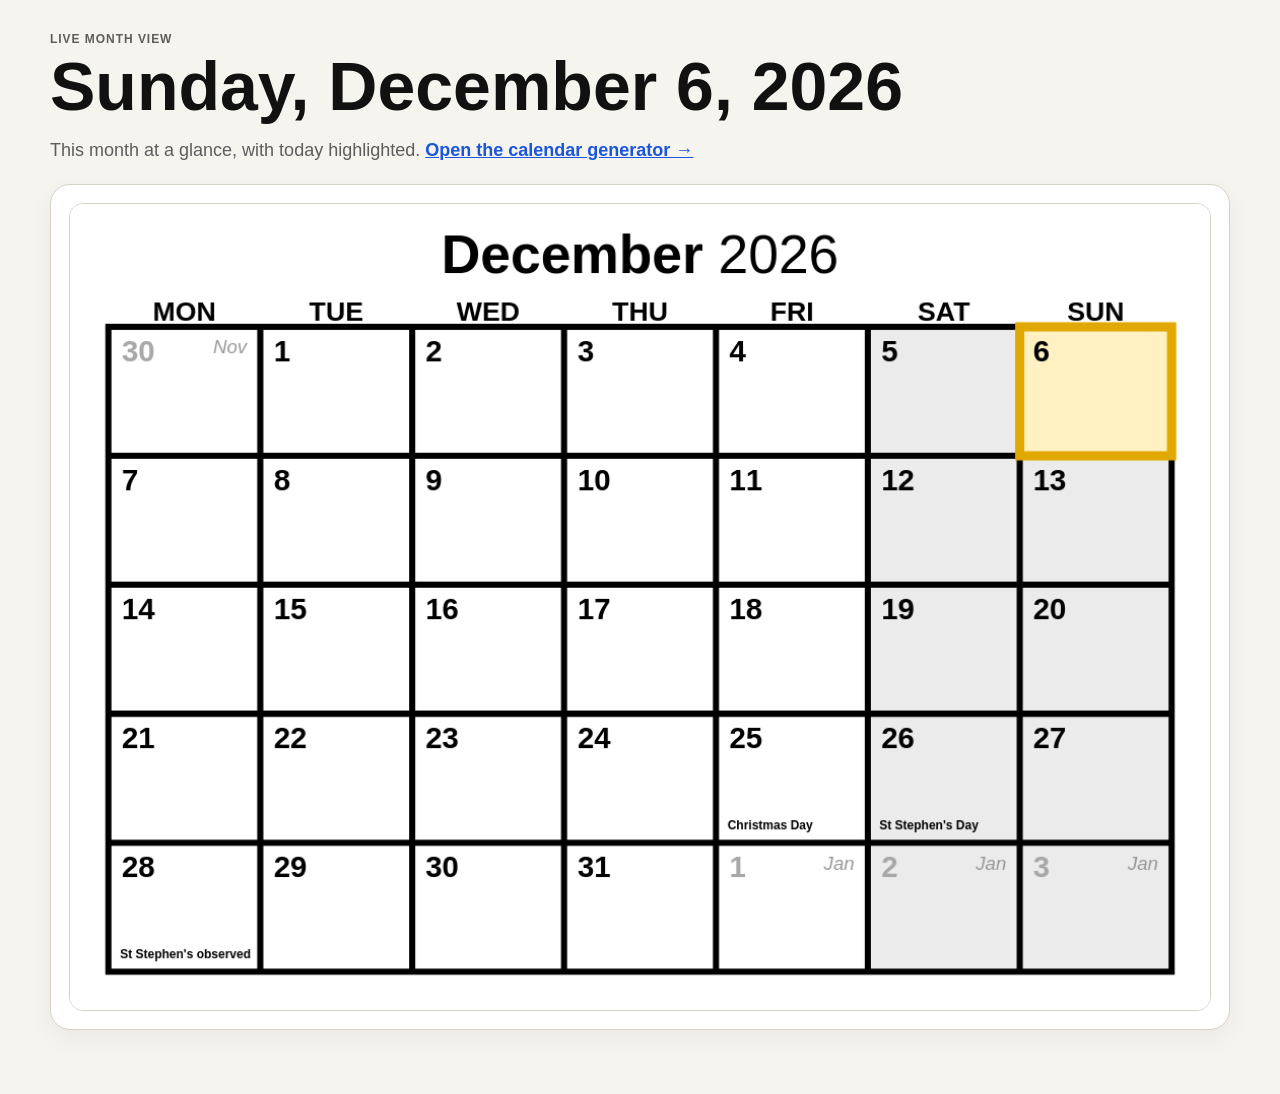
==== docs/today.html @ 1f0febb2 "Tighten the three shading checkboxes into one Shade: group Wraps the three shade-related checkboxes " ====
<!doctype html>
<html lang="en">
<head>
  <meta charset="utf-8">
  <meta name="viewport" content="width=device-width, initial-scale=1">
  <title>This Month — Printable Calendar Generator</title>
  <link rel="manifest" href="manifest.json">
  <meta name="theme-color" content="#111111">
  <link rel="apple-touch-icon" href="icons/icon-192.png">
  <link rel="stylesheet" href="styles.css?v=2026-05-shade-group">
  <script defer src="app.js?v=2026-05-shade-group"></script>
  <script defer src="today.js?v=2026-05-shade-group"></script>
</head>
<body>
  <main class="wrap">
    <header class="hero">
      <p class="eyebrow">Live month view</p>
      <h1 id="todayHeading">Today</h1>
      <p>This month at a glance, with today highlighted. <a href="index.html">Open the calendar generator &rarr;</a></p>
    </header>

    <section class="panel">
      <canvas id="todayCanvas" width="1123" height="794" aria-label="Current month calendar"></canvas>
    </section>
  </main>
  <script>
    if ("serviceWorker" in navigator) {
      addEventListener("load", () => navigator.serviceWorker.register("sw.js"));
    }
  </script>
</body>
</html>
---- docs/styles.css ----
:root {
  color-scheme: light;
  --bg: #f6f4ef;
  --panel: #ffffff;
  --text: #111111;
  --muted: #5d5d5d;
  --border: #d7d2c8;
}

* { box-sizing: border-box; }

body {
  margin: 0;
  background: var(--bg);
  color: var(--text);
  font-family: Arial, Helvetica, sans-serif;
}

.wrap {
  width: min(1180px, calc(100vw - 32px));
  margin: 0 auto;
  padding: 32px 0 48px;
}

.hero {
  margin-bottom: 20px;
}

.eyebrow {
  margin: 0 0 8px;
  color: var(--muted);
  font-weight: 700;
  letter-spacing: .08em;
  text-transform: uppercase;
  font-size: 12px;
}

h1 {
  margin: 0;
  font-size: clamp(36px, 6vw, 68px);
  line-height: .95;
}

h2 {
  margin: 0 0 12px;
  font-size: 20px;
}

.hero p:last-child {
  max-width: 720px;
  color: var(--muted);
  font-size: 18px;
  line-height: 1.5;
}

.panel {
  background: var(--panel);
  border: 1px solid var(--border);
  border-radius: 20px;
  padding: 18px;
  margin: 16px 0;
  box-shadow: 0 8px 24px rgba(0,0,0,.05);
}

.controls {
  display: flex;
  flex-wrap: wrap;
  gap: 14px 16px;
  align-items: flex-end;
}

.controls > label {
  flex: 1 1 150px;
}

.checks {
  display: flex;
  flex-wrap: wrap;
  gap: 10px 18px;
  align-items: center;
  flex: 0 1 auto;
}

label {
  display: grid;
  gap: 7px;
  font-weight: 700;
}

.check {
  display: flex;
  gap: 8px;
  align-items: center;
  min-height: 48px;
  flex: 0 0 auto;
  white-space: nowrap;
}

input, select, textarea, button {
  font: inherit;
}

input:not([type="checkbox"]), select, textarea {
  width: 100%;
  border: 1px solid var(--border);
  border-radius: 12px;
  padding: 10px 12px;
  background: #fff;
}

textarea {
  min-height: 130px;
  resize: vertical;
  font-family: ui-monospace, SFMono-Regular, Menlo, Consolas, monospace;
}

.hint {
  margin-top: -4px;
  color: var(--muted);
}

.buttons {
  display: flex;
  gap: 12px;
  margin-top: 14px;
  flex-wrap: wrap;
}

.save-row {
  display: flex;
  gap: 12px;
  margin-top: 12px;
  flex-wrap: wrap;
}

.save-row input,
.save-row select {
  flex: 1 1 200px;
  width: auto;
  min-width: 0;
}

.save-row button {
  flex: 0 0 auto;
}

.date-groups {
  margin-top: 16px;
  padding-top: 14px;
  border-top: 1px solid var(--border);
}

.ics-drop {
  border: 2px dashed var(--border);
  border-radius: 14px;
  padding: 16px;
  text-align: center;
  margin-top: 4px;
}

.ics-drop.dragover {
  border-color: #1a56db;
  background: #eef3ff;
}

.ics-drop p {
  margin: 0 0 8px;
  color: var(--muted);
}

.ics-drop input[type="file"] {
  max-width: 100%;
  border: 0;
  padding: 0;
  background: none;
}

.ics-results {
  margin-top: 12px;
  max-height: 240px;
  overflow-y: auto;
  border: 1px solid var(--border);
  border-radius: 12px;
  padding: 6px 12px;
}

.ics-item {
  display: flex;
  gap: 10px;
  align-items: center;
  font-weight: 400;
  padding: 5px 2px;
}

.ics-actions {
  margin-top: 12px;
}

.ics-actions:not([hidden]) {
  display: flex;
  gap: 12px;
  flex-wrap: wrap;
}

button {
  border: 0;
  border-radius: 999px;
  padding: 12px 18px;
  background: #111;
  color: #fff;
  font-weight: 800;
  cursor: pointer;
}

button:disabled {
  opacity: .45;
  cursor: default;
}

.preview-head {
  display: flex;
  justify-content: space-between;
  gap: 20px;
  align-items: baseline;
}

.preview-head p {
  color: var(--muted);
  margin: 0;
}

canvas {
  width: 100%;
  height: auto;
  border: 1px solid var(--border);
  border-radius: 14px;
  background: white;
  display: block;
}

#preview {
  cursor: pointer;
}

a {
  color: #1a56db;
  font-weight: 700;
}

@media (max-width: 640px) {
  .wrap {
    padding: 20px 0 36px;
  }

  .panel {
    padding: 15px;
  }

  .preview-head {
    flex-direction: column;
    align-items: flex-start;
    gap: 6px;
  }
}

@media (max-width: 460px) {
  .save-row {
    flex-direction: column;
    align-items: stretch;
  }

  .save-row input,
  .save-row select,
  .save-row button {
    flex: 0 0 auto;
    width: 100%;
  }
}

.month-nav {
  display: flex;
  align-items: center;
  justify-content: center;
  gap: 10px;
}

.month-nav button {
  background: #111;
  padding: 6px 16px;
  font-size: 22px;
  line-height: 1;
}

/* --- Stage controls: Year/Month/Holidays + setting checkboxes ---------- */
.stage-controls {
  width: 100%;
  max-width: 1120px;
  display: flex;
  flex-wrap: wrap;
  gap: 10px 16px;
  align-items: center;
  justify-content: center;
}

.stage-controls select {
  width: auto;
  min-width: 0;
  padding: 6px 10px;
  border-radius: 10px;
}

.stage-controls .month-nav {
  margin: 0;
}

.stage-controls .month-nav select {
  font-weight: 700;
  font-size: 15px;
  padding: 8px 10px;
}

.stage-controls .checks {
  flex-basis: 100%;
  justify-content: center;
  gap: 8px 16px;
}

/* The "Shade: weekends weeks weekdays" prefix-group, treated as one
   item by the .checks layout and as a tight inline row internally. */
.shade-group {
  display: flex;
  flex-wrap: wrap;
  align-items: center;
  gap: 4px 12px;
}
.shade-label {
  font-weight: 700;
}

@media (max-width: 640px) {
  .stage-controls { gap: 8px; }
  .stage-controls .checks {
    display: grid;
    grid-template-columns: 1fr 1fr;
    gap: 4px 12px;
    width: 100%;
  }
  .stage-controls .check {
    min-height: 32px;
    font-size: 13px;
    white-space: normal;
    flex: initial;
  }
  /* The shade-group spans the full grid width on mobile so the next
     (non-shading) checkbox doesn't pair with one of the shading ones. */
  .stage-controls .checks .shade-group {
    grid-column: 1 / -1;
    justify-content: center;
  }
}

/* ===== App shell — Material-style layout (index.html) ===== */

:root {
  --primary: #1a56db;
  --primary-dark: #1546b4;
  --topbar-h: 56px;
  --drawer-w: 320px;
  --elev-1: 0 1px 2px rgba(0, 0, 0, .14), 0 1px 3px rgba(0, 0, 0, .08);
  --elev-2: 0 2px 6px rgba(0, 0, 0, .16), 0 1px 3px rgba(0, 0, 0, .10);
  --elev-3: 0 8px 28px rgba(0, 0, 0, .26);
}

body.app.drawer-open {
  overflow: hidden;
}

/* --- Top app bar --- */
.topbar {
  position: sticky;
  top: 0;
  z-index: 30;
  display: flex;
  align-items: center;
  gap: 4px;
  height: var(--topbar-h);
  padding: 0 6px;
  background: var(--panel);
  box-shadow: var(--elev-2);
}

.topbar-title {
  flex: 1;
  margin: 0;
  font-size: 19px;
  font-weight: 800;
  line-height: 1;
  letter-spacing: -0.01em;
}

.topbar-link {
  align-self: stretch;
  display: flex;
  align-items: center;
  padding: 0 12px;
  font-size: 14px;
  white-space: nowrap;
}

/* --- Icon buttons (hamburger, drawer close) --- */
.icon-btn {
  flex: 0 0 auto;
  width: 48px;
  height: 48px;
  display: grid;
  place-items: center;
  padding: 0;
  border: 0;
  border-radius: 50%;
  background: transparent;
  color: var(--text);
  cursor: pointer;
}

.icon-btn:hover { background: rgba(0, 0, 0, .06); }
.icon-btn:active { background: rgba(0, 0, 0, .14); }
.icon-btn svg { width: 24px; height: 24px; }

/* --- Layout: drawer + stage --- */
.layout {
  display: flex;
  align-items: flex-start;
}

/* --- Setup drawer (modal on mobile) --- */
.drawer {
  position: fixed;
  top: 0;
  left: 0;
  z-index: 40;
  display: flex;
  flex-direction: column;
  width: var(--drawer-w);
  max-width: 86vw;
  height: 100%;
  height: 100dvh;
  background: var(--panel);
  box-shadow: var(--elev-3);
  transform: translateX(-100%);
  visibility: hidden;
  transition: transform .26s cubic-bezier(.4, 0, .2, 1), visibility 0s linear .26s;
}

.drawer.open {
  transform: translateX(0);
  visibility: visible;
  transition: transform .26s cubic-bezier(.4, 0, .2, 1), visibility 0s linear 0s;
}

.drawer-head {
  flex: 0 0 auto;
  display: flex;
  align-items: center;
  justify-content: space-between;
  height: var(--topbar-h);
  padding: 0 6px 0 18px;
  border-bottom: 1px solid var(--border);
}

.drawer-title {
  font-weight: 800;
  font-size: 13px;
  letter-spacing: .08em;
  text-transform: uppercase;
  color: var(--muted);
}

.drawer-body {
  flex: 1;
  overflow-y: auto;
  overflow-x: hidden;
  -webkit-overflow-scrolling: touch;
  padding: 4px 16px 32px;
}

/* --- Scrim behind the modal drawer --- */
.scrim {
  position: fixed;
  inset: 0;
  z-index: 35;
  background: rgba(0, 0, 0, .5);
  opacity: 0;
  pointer-events: none;
  transition: opacity .26s ease;
}

.scrim.show {
  opacity: 1;
  pointer-events: auto;
}

/* --- Stage: the calendar, visible immediately on load --- */
.stage {
  flex: 1;
  min-width: 0;
  min-height: calc(100dvh - var(--topbar-h));
  display: flex;
  flex-direction: column;
  align-items: center;
  justify-content: center;
  gap: 10px;
  padding: 16px 16px 96px;
}

.stage .month-nav {
  margin: 4px 0 0;
}

.stage-hint {
  margin: 0;
  max-width: 620px;
  color: var(--muted);
  font-size: 13px;
  line-height: 1.45;
  text-align: center;
}

.stage canvas {
  max-width: 1120px;
}

/* --- Control panels read as flat sections inside the drawer --- */
.drawer .panel {
  margin: 0;
  padding: 18px 0;
  border: 0;
  border-radius: 0;
  background: none;
  box-shadow: none;
  border-bottom: 1px solid var(--border);
}

.drawer .panel:last-child {
  border-bottom: 0;
}

/* --- Extended floating action button: Download --- */
.fab {
  position: fixed;
  right: 16px;
  bottom: 16px;
  z-index: 25;
  display: inline-flex;
  align-items: center;
  gap: 8px;
  height: 52px;
  padding: 0 22px 0 18px;
  border: 0;
  border-radius: 16px;
  background: var(--primary);
  color: #fff;
  font-size: 15px;
  font-weight: 800;
  cursor: pointer;
  box-shadow: var(--elev-3);
  transition: background .15s ease, box-shadow .15s ease;
}

.fab svg { width: 20px; height: 20px; }
.fab:hover { background: var(--primary-dark); }
.fab:active { box-shadow: var(--elev-1); }

.fab-group {
  position: fixed;
  right: 16px;
  bottom: 16px;
  z-index: 25;
  display: flex;
  gap: 12px;
}
.fab-group .fab {
  position: static;
  right: auto;
  bottom: auto;
  z-index: auto;
}
.fab-secondary {
  background: #fff;
  color: var(--primary);
  border: 1px solid var(--primary);
}
.fab-secondary:hover { background: #f0f4ff; }

/* --- Desktop: the drawer becomes a permanent sidebar --- */
@media (min-width: 900px) {
  .topbar-menu { display: none; }
  .scrim { display: none; }
  .drawer-head { display: none; }

  .drawer {
    position: sticky;
    top: var(--topbar-h);
    z-index: 1;
    height: auto;
    max-height: calc(100dvh - var(--topbar-h));
    max-width: none;
    transform: none;
    visibility: visible;
    box-shadow: none;
    border-right: 1px solid var(--border);
    transition: none;
  }

  .drawer-body {
    padding-top: 16px;
  }
}
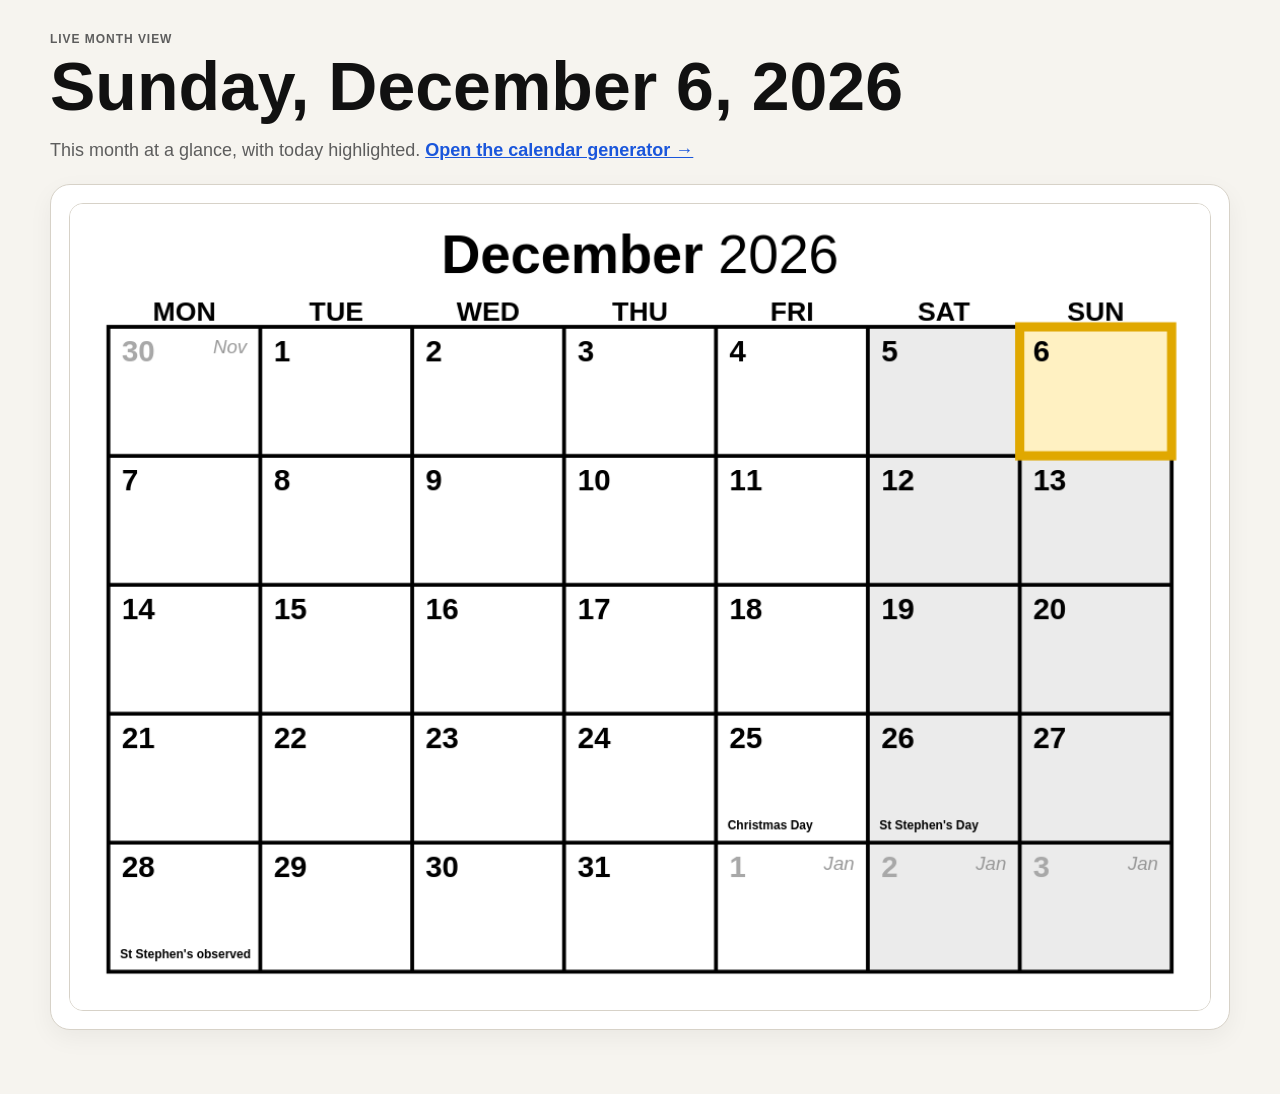
==== commit b667f842: "Thin the monthly grid borders from 1.6 mm to 1.0 mm The 1.6 mm grid lines were visually heavy compar" ====
--- a/docs/today.html
+++ b/docs/today.html
@@ -7,9 +7,9 @@
   <link rel="manifest" href="manifest.json">
   <meta name="theme-color" content="#111111">
   <link rel="apple-touch-icon" href="icons/icon-192.png">
-  <link rel="stylesheet" href="styles.css?v=2026-05-shade-group">
-  <script defer src="app.js?v=2026-05-shade-group"></script>
-  <script defer src="today.js?v=2026-05-shade-group"></script>
+  <link rel="stylesheet" href="styles.css?v=2026-05-thinner-grid">
+  <script defer src="app.js?v=2026-05-thinner-grid"></script>
+  <script defer src="today.js?v=2026-05-thinner-grid"></script>
 </head>
 <body>
   <main class="wrap">
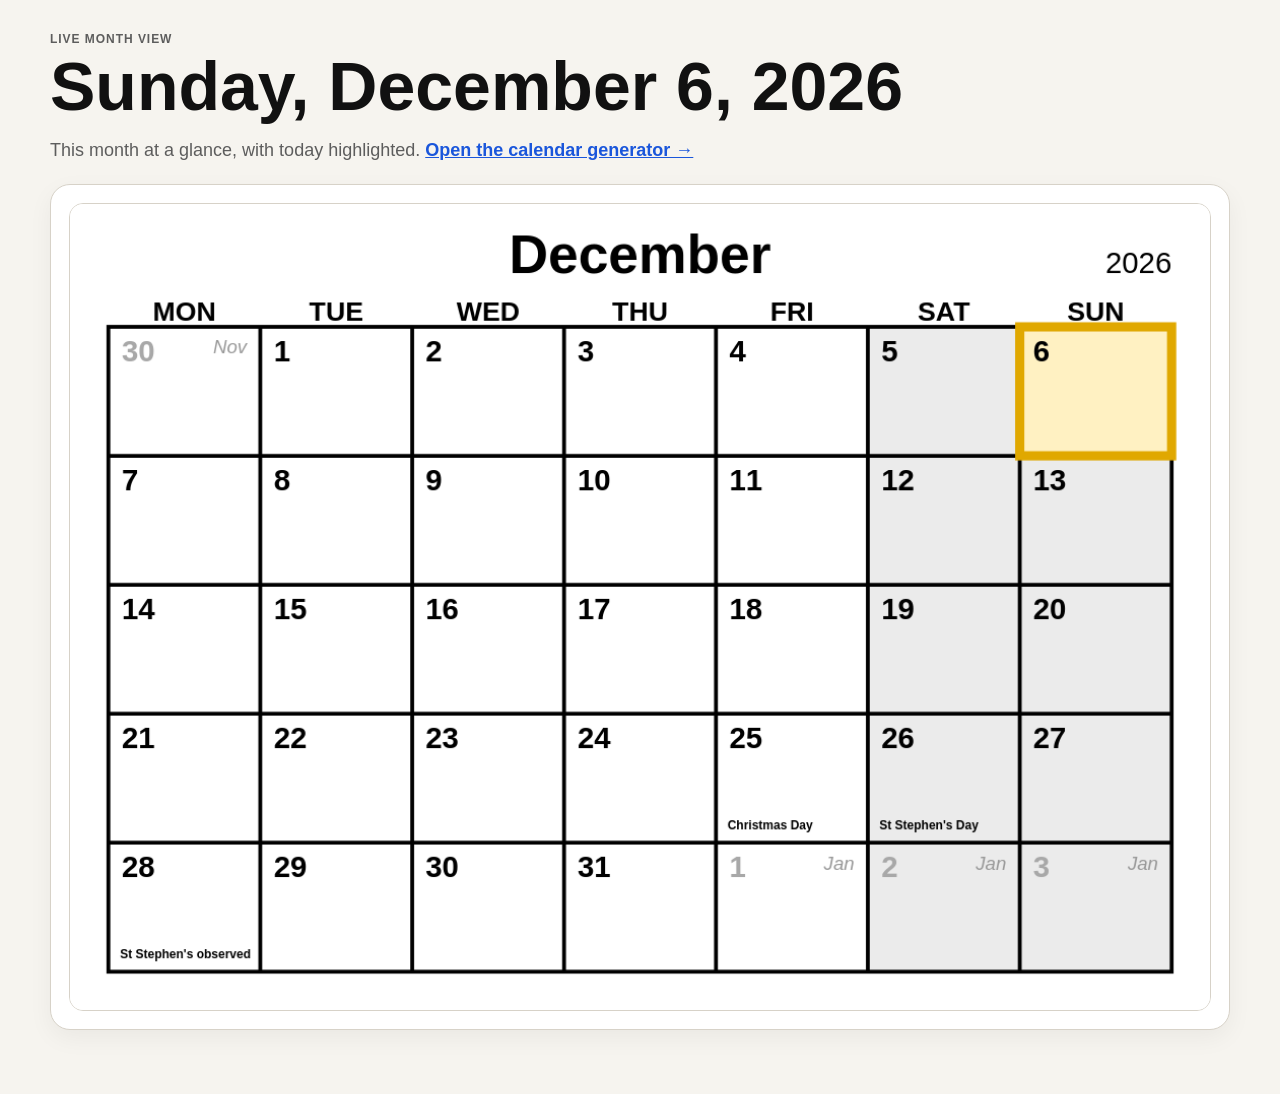
==== commit d2a4e8cb: "Split the month title: month centred, year smaller in the top-right Previously the title rendered as" ====
--- a/docs/today.html
+++ b/docs/today.html
@@ -7,9 +7,9 @@
   <link rel="manifest" href="manifest.json">
   <meta name="theme-color" content="#111111">
   <link rel="apple-touch-icon" href="icons/icon-192.png">
-  <link rel="stylesheet" href="styles.css?v=2026-05-thinner-grid">
-  <script defer src="app.js?v=2026-05-thinner-grid"></script>
-  <script defer src="today.js?v=2026-05-thinner-grid"></script>
+  <link rel="stylesheet" href="styles.css?v=2026-05-year-top-right">
+  <script defer src="app.js?v=2026-05-year-top-right"></script>
+  <script defer src="today.js?v=2026-05-year-top-right"></script>
 </head>
 <body>
   <main class="wrap">
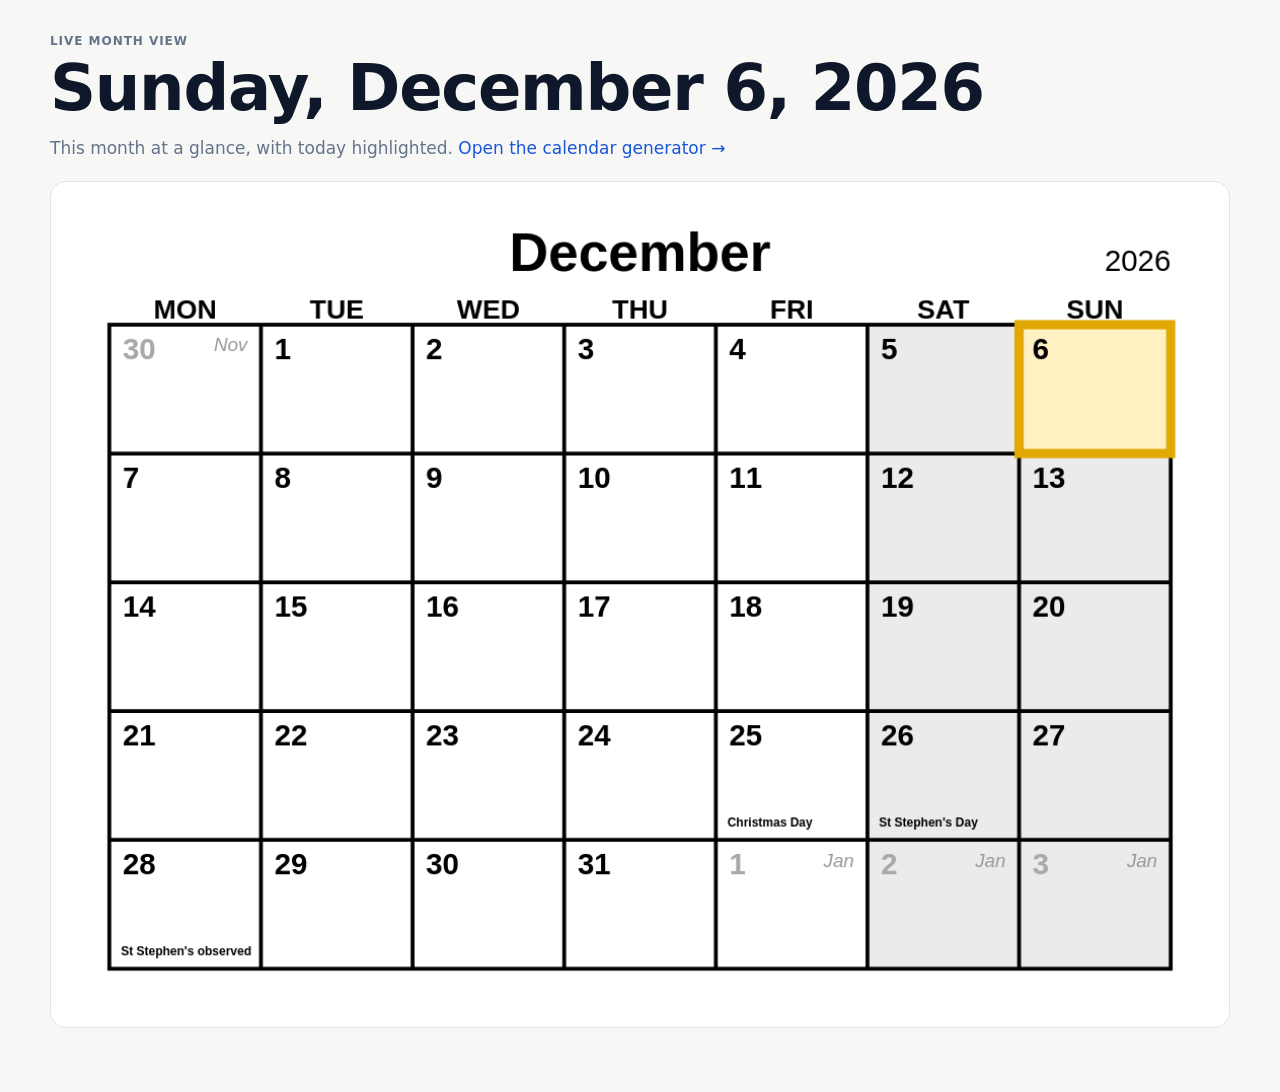
==== commit 52dc7b9e: "Refresh the chrome with a senior-grade visual system Replace the ad-hoc styling with a small set of " ====
--- a/docs/today.html
+++ b/docs/today.html
@@ -7,9 +7,9 @@
   <link rel="manifest" href="manifest.json">
   <meta name="theme-color" content="#111111">
   <link rel="apple-touch-icon" href="icons/icon-192.png">
-  <link rel="stylesheet" href="styles.css?v=2026-05-year-top-right">
-  <script defer src="app.js?v=2026-05-year-top-right"></script>
-  <script defer src="today.js?v=2026-05-year-top-right"></script>
+  <link rel="stylesheet" href="styles.css?v=2026-05-chrome-refresh">
+  <script defer src="app.js?v=2026-05-chrome-refresh"></script>
+  <script defer src="today.js?v=2026-05-chrome-refresh"></script>
 </head>
 <body>
   <main class="wrap">
--- a/docs/styles.css
+++ b/docs/styles.css
@@ -1,220 +1,659 @@
+/* =========================================================================
+   Printable Calendar Generator — UI chrome styles
+   The calendar itself is rendered into a <canvas> / PDF; everything here
+   styles only the surrounding app (topbar, drawer, toolbar, controls).
+   ========================================================================= */
+
+/* --- Design tokens ------------------------------------------------------ */
 :root {
   color-scheme: light;
-  --bg: #f6f4ef;
-  --panel: #ffffff;
-  --text: #111111;
-  --muted: #5d5d5d;
-  --border: #d7d2c8;
-}
-
+
+  /* Neutrals (cooler, more tool-like than the previous warm cream) */
+  --bg:            #f7f7f5;
+  --panel:         #ffffff;
+  --text:          #0f172a;
+  --text-muted:    #64748b;
+  --border:        #e5e5e3;
+  --border-strong: #d4d4d1;
+
+  /* Brand — single accent, used sparingly */
+  --primary:       #1a56db;
+  --primary-dark:  #1546b4;
+  --primary-soft:  #eef3ff;
+
+  /* Type scale */
+  --text-xs:   12px;
+  --text-sm:   13px;
+  --text-base: 14px;
+  --text-md:   15px;
+  --text-lg:   17px;
+  --text-xl:   20px;
+
+  /* Spacing scale (4 / 8 / 12 / 16 / 20 / 24 / 32 / 48) */
+  --space-1:  4px;
+  --space-2:  8px;
+  --space-3:  12px;
+  --space-4:  16px;
+  --space-5:  20px;
+  --space-6:  24px;
+  --space-8:  32px;
+  --space-12: 48px;
+
+  /* Radii */
+  --radius-sm:   6px;
+  --radius-md:   8px;
+  --radius-lg:   12px;
+  --radius-xl:   16px;
+  --radius-full: 999px;
+
+  /* Elevation */
+  --shadow-sm: 0 1px 2px rgba(15, 23, 42, .06);
+  --shadow-md: 0 4px 12px rgba(15, 23, 42, .08);
+  --shadow-lg: 0 12px 32px rgba(15, 23, 42, .18);
+
+  /* App shell dims */
+  --topbar-h: 56px;
+  --drawer-w: 320px;
+
+  /* Focus ring */
+  --ring: 0 0 0 3px rgba(26, 86, 219, .22);
+}
+
+/* --- Base --------------------------------------------------------------- */
 * { box-sizing: border-box; }
 
 body {
   margin: 0;
   background: var(--bg);
   color: var(--text);
-  font-family: Arial, Helvetica, sans-serif;
-}
-
+  font-family: system-ui, -apple-system, "Segoe UI", Roboto, "Helvetica Neue", Arial, sans-serif;
+  font-size: var(--text-base);
+  line-height: 1.5;
+  -webkit-font-smoothing: antialiased;
+  text-rendering: optimizeLegibility;
+}
+
+body.app.drawer-open { overflow: hidden; }
+
+a {
+  color: var(--primary);
+  font-weight: 500;
+  text-decoration: none;
+}
+a:hover { text-decoration: underline; }
+
+h1 {
+  margin: 0;
+  font-size: clamp(36px, 6vw, 64px);
+  line-height: .95;
+  letter-spacing: -0.02em;
+  font-weight: 700;
+}
+
+h2 {
+  margin: 0 0 var(--space-3);
+  font-size: var(--text-md);
+  font-weight: 600;
+  letter-spacing: -0.005em;
+}
+
+label {
+  display: grid;
+  gap: 6px;
+  font-weight: 500;
+  font-size: var(--text-sm);
+  color: var(--text);
+}
+
+/* --- Form controls (selects, inputs, textarea) -------------------------- */
+input, select, textarea, button {
+  font: inherit;
+  color: inherit;
+}
+
+input:not([type="checkbox"]), select, textarea {
+  width: 100%;
+  border: 1px solid var(--border-strong);
+  border-radius: var(--radius-md);
+  padding: 8px 12px;
+  background: var(--panel);
+  font-size: var(--text-base);
+  transition: border-color .15s ease, box-shadow .15s ease;
+}
+
+input:not([type="checkbox"]):hover,
+select:hover,
+textarea:hover {
+  border-color: var(--text-muted);
+}
+
+input:not([type="checkbox"]):focus-visible,
+select:focus-visible,
+textarea:focus-visible {
+  outline: 0;
+  border-color: var(--primary);
+  box-shadow: var(--ring);
+}
+
+textarea {
+  min-height: 130px;
+  resize: vertical;
+  font-family: ui-monospace, SFMono-Regular, Menlo, Consolas, monospace;
+}
+
+/* Custom select chevron — drop the native one for a unified look. */
+select {
+  appearance: none;
+  -webkit-appearance: none;
+  background-image: url("data:image/svg+xml;utf8,<svg xmlns='http://www.w3.org/2000/svg' width='16' height='16' viewBox='0 0 24 24' fill='none' stroke='%2364748b' stroke-width='2' stroke-linecap='round' stroke-linejoin='round'><polyline points='6 9 12 15 18 9'/></svg>");
+  background-repeat: no-repeat;
+  background-position: right 10px center;
+  padding-right: 30px;
+}
+
+/* --- Buttons (default) -------------------------------------------------- */
+button {
+  border: 0;
+  border-radius: var(--radius-md);
+  padding: 8px 14px;
+  background: var(--text);
+  color: #fff;
+  font-weight: 600;
+  font-size: var(--text-sm);
+  cursor: pointer;
+  transition: background .15s ease, opacity .15s ease;
+}
+
+button:hover  { background: #1f2937; }
+button:active { background: #0f172a; }
+button:disabled { opacity: .4; cursor: default; }
+
+button:focus-visible {
+  outline: 0;
+  box-shadow: var(--ring);
+}
+
+/* --- Checkboxes as chips ------------------------------------------------ */
+.check {
+  display: inline-flex;
+  align-items: center;
+  gap: var(--space-2);
+  padding: 6px 12px;
+  border-radius: var(--radius-full);
+  background: var(--panel);
+  border: 1px solid var(--border);
+  cursor: pointer;
+  font-weight: 500;
+  font-size: var(--text-sm);
+  color: var(--text);
+  white-space: nowrap;
+  transition: background .15s ease, border-color .15s ease;
+}
+
+.check:hover { border-color: var(--text-muted); }
+
+.check input[type="checkbox"] {
+  appearance: none;
+  -webkit-appearance: none;
+  width: 16px;
+  height: 16px;
+  margin: 0;
+  border: 1.5px solid var(--border-strong);
+  border-radius: 4px;
+  background: var(--panel);
+  cursor: pointer;
+  position: relative;
+  flex: 0 0 auto;
+  transition: background .15s ease, border-color .15s ease;
+}
+
+.check input[type="checkbox"]:hover { border-color: var(--text-muted); }
+
+.check input[type="checkbox"]:focus-visible {
+  outline: 0;
+  box-shadow: var(--ring);
+}
+
+.check input[type="checkbox"]:checked {
+  background: var(--primary);
+  border-color: var(--primary);
+}
+
+.check input[type="checkbox"]:checked::after {
+  content: "";
+  position: absolute;
+  inset: 0;
+  background-image: url("data:image/svg+xml;utf8,<svg xmlns='http://www.w3.org/2000/svg' viewBox='0 0 24 24' fill='none' stroke='%23ffffff' stroke-width='3' stroke-linecap='round' stroke-linejoin='round'><polyline points='20 6 9 17 4 12'/></svg>");
+  background-repeat: no-repeat;
+  background-position: center;
+  background-size: 12px;
+}
+
+.check:has(input:checked) {
+  background: var(--primary-soft);
+  border-color: var(--primary);
+  color: var(--primary-dark);
+}
+
+/* --- Top app bar -------------------------------------------------------- */
+.topbar {
+  position: sticky;
+  top: 0;
+  z-index: 30;
+  display: flex;
+  align-items: center;
+  gap: var(--space-2);
+  height: var(--topbar-h);
+  padding: 0 var(--space-3);
+  background: var(--panel);
+  border-bottom: 1px solid var(--border);
+}
+
+.topbar-title {
+  flex: 1;
+  margin: 0;
+  font-size: var(--text-lg);
+  font-weight: 700;
+  letter-spacing: -0.015em;
+  line-height: 1;
+  color: var(--text);
+}
+
+.topbar-link {
+  align-self: stretch;
+  display: flex;
+  align-items: center;
+  padding: 0 var(--space-3);
+  font-size: var(--text-sm);
+  white-space: nowrap;
+  border-radius: var(--radius-md);
+  transition: background .15s ease;
+}
+.topbar-link:hover { background: var(--primary-soft); text-decoration: none; }
+
+/* --- Icon buttons (hamburger, drawer close) ----------------------------- */
+.icon-btn {
+  flex: 0 0 auto;
+  width: 40px;
+  height: 40px;
+  display: grid;
+  place-items: center;
+  padding: 0;
+  border: 0;
+  border-radius: var(--radius-md);
+  background: transparent;
+  color: var(--text);
+  cursor: pointer;
+  transition: background .15s ease;
+}
+
+.icon-btn:hover  { background: rgba(15, 23, 42, .05); }
+.icon-btn:active { background: rgba(15, 23, 42, .10); }
+.icon-btn svg { width: 22px; height: 22px; }
+
+.icon-btn:focus-visible {
+  outline: 0;
+  box-shadow: var(--ring);
+}
+
+/* --- Layout: drawer + stage -------------------------------------------- */
+.layout {
+  display: flex;
+  align-items: flex-start;
+}
+
+/* --- Setup drawer (modal on every viewport) ---------------------------- */
+.drawer {
+  position: fixed;
+  top: 0;
+  left: 0;
+  z-index: 40;
+  display: flex;
+  flex-direction: column;
+  width: var(--drawer-w);
+  max-width: 86vw;
+  height: 100dvh;
+  background: var(--panel);
+  box-shadow: var(--shadow-lg);
+  transform: translateX(-100%);
+  visibility: hidden;
+  transition: transform .26s cubic-bezier(.4, 0, .2, 1), visibility 0s linear .26s;
+}
+
+.drawer.open {
+  transform: translateX(0);
+  visibility: visible;
+  transition: transform .26s cubic-bezier(.4, 0, .2, 1), visibility 0s linear 0s;
+}
+
+.drawer-head {
+  flex: 0 0 auto;
+  display: flex;
+  align-items: center;
+  justify-content: space-between;
+  height: var(--topbar-h);
+  padding: 0 var(--space-2) 0 var(--space-5);
+  border-bottom: 1px solid var(--border);
+}
+
+.drawer-title {
+  font-weight: 700;
+  font-size: var(--text-xs);
+  letter-spacing: .08em;
+  text-transform: uppercase;
+  color: var(--text-muted);
+}
+
+.drawer-body {
+  flex: 1;
+  overflow-y: auto;
+  overflow-x: hidden;
+  -webkit-overflow-scrolling: touch;
+  padding: var(--space-1) var(--space-5) var(--space-8);
+}
+
+/* --- Scrim behind the modal drawer ------------------------------------- */
+.scrim {
+  position: fixed;
+  inset: 0;
+  z-index: 35;
+  background: rgba(15, 23, 42, .42);
+  opacity: 0;
+  pointer-events: none;
+  transition: opacity .26s ease;
+}
+.scrim.show { opacity: 1; pointer-events: auto; }
+
+/* --- Panels (inside drawer or on today.html) --------------------------- */
+.panel {
+  background: var(--panel);
+  border: 1px solid var(--border);
+  border-radius: var(--radius-xl);
+  padding: var(--space-5);
+  margin: var(--space-4) 0;
+}
+
+.drawer .panel {
+  margin: 0;
+  padding: var(--space-5) 0;
+  border: 0;
+  border-radius: 0;
+  background: none;
+  border-bottom: 1px solid var(--border);
+}
+.drawer .panel:last-child { border-bottom: 0; }
+
+.hint {
+  margin-top: -2px;
+  margin-bottom: var(--space-3);
+  color: var(--text-muted);
+  font-size: var(--text-xs);
+  line-height: 1.5;
+}
+
+/* --- Inline form layouts ----------------------------------------------- */
+.controls {
+  display: flex;
+  flex-wrap: wrap;
+  gap: var(--space-3) var(--space-4);
+  align-items: flex-end;
+}
+.controls > label { flex: 1 1 150px; }
+
+.checks {
+  display: flex;
+  flex-wrap: wrap;
+  gap: var(--space-2);
+  align-items: center;
+}
+
+.buttons {
+  display: flex;
+  gap: var(--space-3);
+  margin-top: var(--space-3);
+  flex-wrap: wrap;
+}
+
+.save-row {
+  display: flex;
+  gap: var(--space-3);
+  margin-top: var(--space-3);
+  flex-wrap: wrap;
+}
+.save-row input,
+.save-row select { flex: 1 1 200px; width: auto; min-width: 0; }
+.save-row button { flex: 0 0 auto; }
+
+.date-groups {
+  margin-top: var(--space-4);
+  padding-top: var(--space-4);
+  border-top: 1px solid var(--border);
+}
+
+/* --- .ics import drop zone -------------------------------------------- */
+.ics-drop {
+  border: 1.5px dashed var(--border-strong);
+  border-radius: var(--radius-lg);
+  padding: var(--space-4);
+  text-align: center;
+  margin-top: var(--space-1);
+  transition: border-color .15s ease, background .15s ease;
+}
+.ics-drop.dragover {
+  border-color: var(--primary);
+  background: var(--primary-soft);
+}
+.ics-drop p { margin: 0 0 var(--space-2); color: var(--text-muted); }
+.ics-drop input[type="file"] { max-width: 100%; border: 0; padding: 0; background: none; }
+
+.ics-results {
+  margin-top: var(--space-3);
+  max-height: 240px;
+  overflow-y: auto;
+  border: 1px solid var(--border);
+  border-radius: var(--radius-md);
+  padding: 6px 12px;
+}
+.ics-item {
+  display: flex;
+  gap: var(--space-2);
+  align-items: center;
+  font-weight: 400;
+  padding: 5px 2px;
+}
+.ics-actions { margin-top: var(--space-3); }
+.ics-actions:not([hidden]) {
+  display: flex;
+  gap: var(--space-3);
+  flex-wrap: wrap;
+}
+
+/* --- Stage: the calendar page (index.html) ----------------------------- */
+.stage {
+  flex: 1;
+  min-width: 0;
+  min-height: calc(100dvh - var(--topbar-h));
+  display: flex;
+  flex-direction: column;
+  align-items: center;
+  justify-content: flex-start;
+  gap: var(--space-4);
+  padding: var(--space-6) var(--space-4) var(--space-12);
+}
+
+.stage canvas {
+  width: 100%;
+  height: auto;
+  max-width: 1120px;
+  background: white;
+  display: block;
+  border-radius: var(--radius-lg);
+  box-shadow: var(--shadow-md);
+}
+
+#preview { cursor: pointer; }
+
+.stage-hint {
+  margin: 0;
+  max-width: 620px;
+  color: var(--text-muted);
+  font-size: var(--text-xs);
+  line-height: 1.45;
+  text-align: center;
+}
+
+/* --- Stage controls toolbar (Year / Month / Holidays / checks) -------- */
+.stage-controls {
+  width: 100%;
+  max-width: 1120px;
+  display: flex;
+  flex-wrap: wrap;
+  gap: var(--space-3) var(--space-4);
+  align-items: center;
+  justify-content: center;
+}
+
+.stage-controls select {
+  width: auto;
+  min-width: 0;
+  font-size: var(--text-sm);
+  font-weight: 500;
+  padding: 7px 30px 7px 12px;
+}
+
+.stage-controls .month-nav {
+  margin: 0;
+}
+
+.stage-controls .month-nav select {
+  font-weight: 600;
+  font-size: var(--text-base);
+}
+
+.stage-controls .checks {
+  flex-basis: 100%;
+  justify-content: center;
+  gap: var(--space-2);
+}
+
+/* --- Month nav (prev / Year / Month / next) --------------------------- */
+.month-nav {
+  display: flex;
+  align-items: center;
+  justify-content: center;
+  gap: var(--space-2);
+}
+
+.month-nav button {
+  background: var(--panel);
+  color: var(--text);
+  padding: 0;
+  width: 36px;
+  height: 36px;
+  border-radius: 50%;
+  border: 1px solid var(--border-strong);
+  font-size: 16px;
+  line-height: 1;
+  display: grid;
+  place-items: center;
+  font-weight: 500;
+  transition: background .15s ease, border-color .15s ease;
+}
+.month-nav button:hover { background: var(--bg); border-color: var(--text-muted); }
+.month-nav button:disabled { opacity: .35; cursor: default; }
+
+/* --- "Shade:" group --------------------------------------------------- */
+.shade-group {
+  display: inline-flex;
+  flex-wrap: wrap;
+  align-items: center;
+  gap: var(--space-2);
+  padding: 4px 10px;
+  border-radius: var(--radius-full);
+  background: var(--panel);
+  border: 1px solid var(--border);
+}
+
+.shade-label {
+  font-weight: 600;
+  font-size: var(--text-sm);
+  color: var(--text-muted);
+  margin-right: 2px;
+}
+
+.shade-group .check {
+  padding: 4px 8px;
+  border: 0;
+  background: transparent;
+}
+.shade-group .check:hover { background: rgba(15, 23, 42, .04); }
+.shade-group .check:has(input:checked) {
+  background: var(--primary-soft);
+  color: var(--primary-dark);
+}
+
+/* --- Floating action buttons (Print / Download) ----------------------- */
+.fab-group {
+  position: fixed;
+  right: var(--space-4);
+  bottom: var(--space-4);
+  z-index: 25;
+  display: flex;
+  gap: var(--space-3);
+}
+
+.fab {
+  display: inline-flex;
+  align-items: center;
+  gap: var(--space-2);
+  height: 44px;
+  padding: 0 18px 0 14px;
+  border: 0;
+  border-radius: var(--radius-md);
+  background: var(--primary);
+  color: #fff;
+  font-size: var(--text-sm);
+  font-weight: 600;
+  cursor: pointer;
+  box-shadow: var(--shadow-md);
+  transition: background .15s ease, box-shadow .15s ease, transform .1s ease;
+}
+
+.fab svg { width: 18px; height: 18px; }
+.fab:hover  { background: var(--primary-dark); box-shadow: var(--shadow-lg); }
+.fab:active { transform: translateY(1px); }
+
+.fab-secondary {
+  background: var(--panel);
+  color: var(--primary);
+  border: 1px solid var(--primary);
+  box-shadow: var(--shadow-sm);
+}
+.fab-secondary:hover { background: var(--primary-soft); box-shadow: var(--shadow-md); }
+
+/* --- today.html: the wrap layout (separate page) ---------------------- */
 .wrap {
   width: min(1180px, calc(100vw - 32px));
   margin: 0 auto;
   padding: 32px 0 48px;
 }
 
-.hero {
-  margin-bottom: 20px;
-}
+.hero { margin-bottom: 20px; }
 
 .eyebrow {
   margin: 0 0 8px;
-  color: var(--muted);
-  font-weight: 700;
+  color: var(--text-muted);
+  font-weight: 600;
   letter-spacing: .08em;
   text-transform: uppercase;
-  font-size: 12px;
-}
-
-h1 {
-  margin: 0;
-  font-size: clamp(36px, 6vw, 68px);
-  line-height: .95;
-}
-
-h2 {
-  margin: 0 0 12px;
-  font-size: 20px;
+  font-size: var(--text-xs);
 }
 
 .hero p:last-child {
   max-width: 720px;
-  color: var(--muted);
-  font-size: 18px;
+  color: var(--text-muted);
+  font-size: var(--text-lg);
   line-height: 1.5;
-}
-
-.panel {
-  background: var(--panel);
-  border: 1px solid var(--border);
-  border-radius: 20px;
-  padding: 18px;
-  margin: 16px 0;
-  box-shadow: 0 8px 24px rgba(0,0,0,.05);
-}
-
-.controls {
-  display: flex;
-  flex-wrap: wrap;
-  gap: 14px 16px;
-  align-items: flex-end;
-}
-
-.controls > label {
-  flex: 1 1 150px;
-}
-
-.checks {
-  display: flex;
-  flex-wrap: wrap;
-  gap: 10px 18px;
-  align-items: center;
-  flex: 0 1 auto;
-}
-
-label {
-  display: grid;
-  gap: 7px;
-  font-weight: 700;
-}
-
-.check {
-  display: flex;
-  gap: 8px;
-  align-items: center;
-  min-height: 48px;
-  flex: 0 0 auto;
-  white-space: nowrap;
-}
-
-input, select, textarea, button {
-  font: inherit;
-}
-
-input:not([type="checkbox"]), select, textarea {
-  width: 100%;
-  border: 1px solid var(--border);
-  border-radius: 12px;
-  padding: 10px 12px;
-  background: #fff;
-}
-
-textarea {
-  min-height: 130px;
-  resize: vertical;
-  font-family: ui-monospace, SFMono-Regular, Menlo, Consolas, monospace;
-}
-
-.hint {
-  margin-top: -4px;
-  color: var(--muted);
-}
-
-.buttons {
-  display: flex;
-  gap: 12px;
-  margin-top: 14px;
-  flex-wrap: wrap;
-}
-
-.save-row {
-  display: flex;
-  gap: 12px;
-  margin-top: 12px;
-  flex-wrap: wrap;
-}
-
-.save-row input,
-.save-row select {
-  flex: 1 1 200px;
-  width: auto;
-  min-width: 0;
-}
-
-.save-row button {
-  flex: 0 0 auto;
-}
-
-.date-groups {
-  margin-top: 16px;
-  padding-top: 14px;
-  border-top: 1px solid var(--border);
-}
-
-.ics-drop {
-  border: 2px dashed var(--border);
-  border-radius: 14px;
-  padding: 16px;
-  text-align: center;
-  margin-top: 4px;
-}
-
-.ics-drop.dragover {
-  border-color: #1a56db;
-  background: #eef3ff;
-}
-
-.ics-drop p {
-  margin: 0 0 8px;
-  color: var(--muted);
-}
-
-.ics-drop input[type="file"] {
-  max-width: 100%;
-  border: 0;
-  padding: 0;
-  background: none;
-}
-
-.ics-results {
-  margin-top: 12px;
-  max-height: 240px;
-  overflow-y: auto;
-  border: 1px solid var(--border);
-  border-radius: 12px;
-  padding: 6px 12px;
-}
-
-.ics-item {
-  display: flex;
-  gap: 10px;
-  align-items: center;
-  font-weight: 400;
-  padding: 5px 2px;
-}
-
-.ics-actions {
-  margin-top: 12px;
-}
-
-.ics-actions:not([hidden]) {
-  display: flex;
-  gap: 12px;
-  flex-wrap: wrap;
-}
-
-button {
-  border: 0;
-  border-radius: 999px;
-  padding: 12px 18px;
-  background: #111;
-  color: #fff;
-  font-weight: 800;
-  cursor: pointer;
-}
-
-button:disabled {
-  opacity: .45;
-  cursor: default;
 }
 
 .preview-head {
@@ -223,395 +662,50 @@
   gap: 20px;
   align-items: baseline;
 }
-
 .preview-head p {
-  color: var(--muted);
+  color: var(--text-muted);
   margin: 0;
 }
 
 canvas {
   width: 100%;
   height: auto;
-  border: 1px solid var(--border);
-  border-radius: 14px;
+  display: block;
   background: white;
-  display: block;
-}
-
-#preview {
-  cursor: pointer;
-}
-
-a {
-  color: #1a56db;
-  font-weight: 700;
-}
-
+}
+
+/* --- Responsive ------------------------------------------------------- */
 @media (max-width: 640px) {
-  .wrap {
-    padding: 20px 0 36px;
-  }
-
-  .panel {
-    padding: 15px;
-  }
-
+  .wrap { padding: 20px 0 36px; }
+  .panel { padding: var(--space-4); }
   .preview-head {
     flex-direction: column;
     align-items: flex-start;
     gap: 6px;
   }
-}
-
-@media (max-width: 460px) {
-  .save-row {
-    flex-direction: column;
-    align-items: stretch;
-  }
-
-  .save-row input,
-  .save-row select,
-  .save-row button {
-    flex: 0 0 auto;
-    width: 100%;
-  }
-}
-
-.month-nav {
-  display: flex;
-  align-items: center;
-  justify-content: center;
-  gap: 10px;
-}
-
-.month-nav button {
-  background: #111;
-  padding: 6px 16px;
-  font-size: 22px;
-  line-height: 1;
-}
-
-/* --- Stage controls: Year/Month/Holidays + setting checkboxes ---------- */
-.stage-controls {
-  width: 100%;
-  max-width: 1120px;
-  display: flex;
-  flex-wrap: wrap;
-  gap: 10px 16px;
-  align-items: center;
-  justify-content: center;
-}
-
-.stage-controls select {
-  width: auto;
-  min-width: 0;
-  padding: 6px 10px;
-  border-radius: 10px;
-}
-
-.stage-controls .month-nav {
-  margin: 0;
-}
-
-.stage-controls .month-nav select {
-  font-weight: 700;
-  font-size: 15px;
-  padding: 8px 10px;
-}
-
-.stage-controls .checks {
-  flex-basis: 100%;
-  justify-content: center;
-  gap: 8px 16px;
-}
-
-/* The "Shade: weekends weeks weekdays" prefix-group, treated as one
-   item by the .checks layout and as a tight inline row internally. */
-.shade-group {
-  display: flex;
-  flex-wrap: wrap;
-  align-items: center;
-  gap: 4px 12px;
-}
-.shade-label {
-  font-weight: 700;
-}
-
-@media (max-width: 640px) {
-  .stage-controls { gap: 8px; }
+
+  .stage-controls { gap: var(--space-2); }
   .stage-controls .checks {
     display: grid;
     grid-template-columns: 1fr 1fr;
-    gap: 4px 12px;
+    gap: var(--space-2);
     width: 100%;
   }
   .stage-controls .check {
-    min-height: 32px;
-    font-size: 13px;
+    font-size: var(--text-xs);
     white-space: normal;
-    flex: initial;
   }
-  /* The shade-group spans the full grid width on mobile so the next
-     (non-shading) checkbox doesn't pair with one of the shading ones. */
+  /* Shade group spans the full grid row so the next checkbox doesn't
+     pair with one of the shading ones. */
   .stage-controls .checks .shade-group {
     grid-column: 1 / -1;
     justify-content: center;
   }
 }
 
-/* ===== App shell — Material-style layout (index.html) ===== */
-
-:root {
-  --primary: #1a56db;
-  --primary-dark: #1546b4;
-  --topbar-h: 56px;
-  --drawer-w: 320px;
-  --elev-1: 0 1px 2px rgba(0, 0, 0, .14), 0 1px 3px rgba(0, 0, 0, .08);
-  --elev-2: 0 2px 6px rgba(0, 0, 0, .16), 0 1px 3px rgba(0, 0, 0, .10);
-  --elev-3: 0 8px 28px rgba(0, 0, 0, .26);
-}
-
-body.app.drawer-open {
-  overflow: hidden;
-}
-
-/* --- Top app bar --- */
-.topbar {
-  position: sticky;
-  top: 0;
-  z-index: 30;
-  display: flex;
-  align-items: center;
-  gap: 4px;
-  height: var(--topbar-h);
-  padding: 0 6px;
-  background: var(--panel);
-  box-shadow: var(--elev-2);
-}
-
-.topbar-title {
-  flex: 1;
-  margin: 0;
-  font-size: 19px;
-  font-weight: 800;
-  line-height: 1;
-  letter-spacing: -0.01em;
-}
-
-.topbar-link {
-  align-self: stretch;
-  display: flex;
-  align-items: center;
-  padding: 0 12px;
-  font-size: 14px;
-  white-space: nowrap;
-}
-
-/* --- Icon buttons (hamburger, drawer close) --- */
-.icon-btn {
-  flex: 0 0 auto;
-  width: 48px;
-  height: 48px;
-  display: grid;
-  place-items: center;
-  padding: 0;
-  border: 0;
-  border-radius: 50%;
-  background: transparent;
-  color: var(--text);
-  cursor: pointer;
-}
-
-.icon-btn:hover { background: rgba(0, 0, 0, .06); }
-.icon-btn:active { background: rgba(0, 0, 0, .14); }
-.icon-btn svg { width: 24px; height: 24px; }
-
-/* --- Layout: drawer + stage --- */
-.layout {
-  display: flex;
-  align-items: flex-start;
-}
-
-/* --- Setup drawer (modal on mobile) --- */
-.drawer {
-  position: fixed;
-  top: 0;
-  left: 0;
-  z-index: 40;
-  display: flex;
-  flex-direction: column;
-  width: var(--drawer-w);
-  max-width: 86vw;
-  height: 100%;
-  height: 100dvh;
-  background: var(--panel);
-  box-shadow: var(--elev-3);
-  transform: translateX(-100%);
-  visibility: hidden;
-  transition: transform .26s cubic-bezier(.4, 0, .2, 1), visibility 0s linear .26s;
-}
-
-.drawer.open {
-  transform: translateX(0);
-  visibility: visible;
-  transition: transform .26s cubic-bezier(.4, 0, .2, 1), visibility 0s linear 0s;
-}
-
-.drawer-head {
-  flex: 0 0 auto;
-  display: flex;
-  align-items: center;
-  justify-content: space-between;
-  height: var(--topbar-h);
-  padding: 0 6px 0 18px;
-  border-bottom: 1px solid var(--border);
-}
-
-.drawer-title {
-  font-weight: 800;
-  font-size: 13px;
-  letter-spacing: .08em;
-  text-transform: uppercase;
-  color: var(--muted);
-}
-
-.drawer-body {
-  flex: 1;
-  overflow-y: auto;
-  overflow-x: hidden;
-  -webkit-overflow-scrolling: touch;
-  padding: 4px 16px 32px;
-}
-
-/* --- Scrim behind the modal drawer --- */
-.scrim {
-  position: fixed;
-  inset: 0;
-  z-index: 35;
-  background: rgba(0, 0, 0, .5);
-  opacity: 0;
-  pointer-events: none;
-  transition: opacity .26s ease;
-}
-
-.scrim.show {
-  opacity: 1;
-  pointer-events: auto;
-}
-
-/* --- Stage: the calendar, visible immediately on load --- */
-.stage {
-  flex: 1;
-  min-width: 0;
-  min-height: calc(100dvh - var(--topbar-h));
-  display: flex;
-  flex-direction: column;
-  align-items: center;
-  justify-content: center;
-  gap: 10px;
-  padding: 16px 16px 96px;
-}
-
-.stage .month-nav {
-  margin: 4px 0 0;
-}
-
-.stage-hint {
-  margin: 0;
-  max-width: 620px;
-  color: var(--muted);
-  font-size: 13px;
-  line-height: 1.45;
-  text-align: center;
-}
-
-.stage canvas {
-  max-width: 1120px;
-}
-
-/* --- Control panels read as flat sections inside the drawer --- */
-.drawer .panel {
-  margin: 0;
-  padding: 18px 0;
-  border: 0;
-  border-radius: 0;
-  background: none;
-  box-shadow: none;
-  border-bottom: 1px solid var(--border);
-}
-
-.drawer .panel:last-child {
-  border-bottom: 0;
-}
-
-/* --- Extended floating action button: Download --- */
-.fab {
-  position: fixed;
-  right: 16px;
-  bottom: 16px;
-  z-index: 25;
-  display: inline-flex;
-  align-items: center;
-  gap: 8px;
-  height: 52px;
-  padding: 0 22px 0 18px;
-  border: 0;
-  border-radius: 16px;
-  background: var(--primary);
-  color: #fff;
-  font-size: 15px;
-  font-weight: 800;
-  cursor: pointer;
-  box-shadow: var(--elev-3);
-  transition: background .15s ease, box-shadow .15s ease;
-}
-
-.fab svg { width: 20px; height: 20px; }
-.fab:hover { background: var(--primary-dark); }
-.fab:active { box-shadow: var(--elev-1); }
-
-.fab-group {
-  position: fixed;
-  right: 16px;
-  bottom: 16px;
-  z-index: 25;
-  display: flex;
-  gap: 12px;
-}
-.fab-group .fab {
-  position: static;
-  right: auto;
-  bottom: auto;
-  z-index: auto;
-}
-.fab-secondary {
-  background: #fff;
-  color: var(--primary);
-  border: 1px solid var(--primary);
-}
-.fab-secondary:hover { background: #f0f4ff; }
-
-/* --- Desktop: the drawer becomes a permanent sidebar --- */
-@media (min-width: 900px) {
-  .topbar-menu { display: none; }
-  .scrim { display: none; }
-  .drawer-head { display: none; }
-
-  .drawer {
-    position: sticky;
-    top: var(--topbar-h);
-    z-index: 1;
-    height: auto;
-    max-height: calc(100dvh - var(--topbar-h));
-    max-width: none;
-    transform: none;
-    visibility: visible;
-    box-shadow: none;
-    border-right: 1px solid var(--border);
-    transition: none;
-  }
-
-  .drawer-body {
-    padding-top: 16px;
-  }
-}
+@media (max-width: 460px) {
+  .save-row { flex-direction: column; align-items: stretch; }
+  .save-row input,
+  .save-row select,
+  .save-row button { flex: 0 0 auto; width: 100%; }
+}
